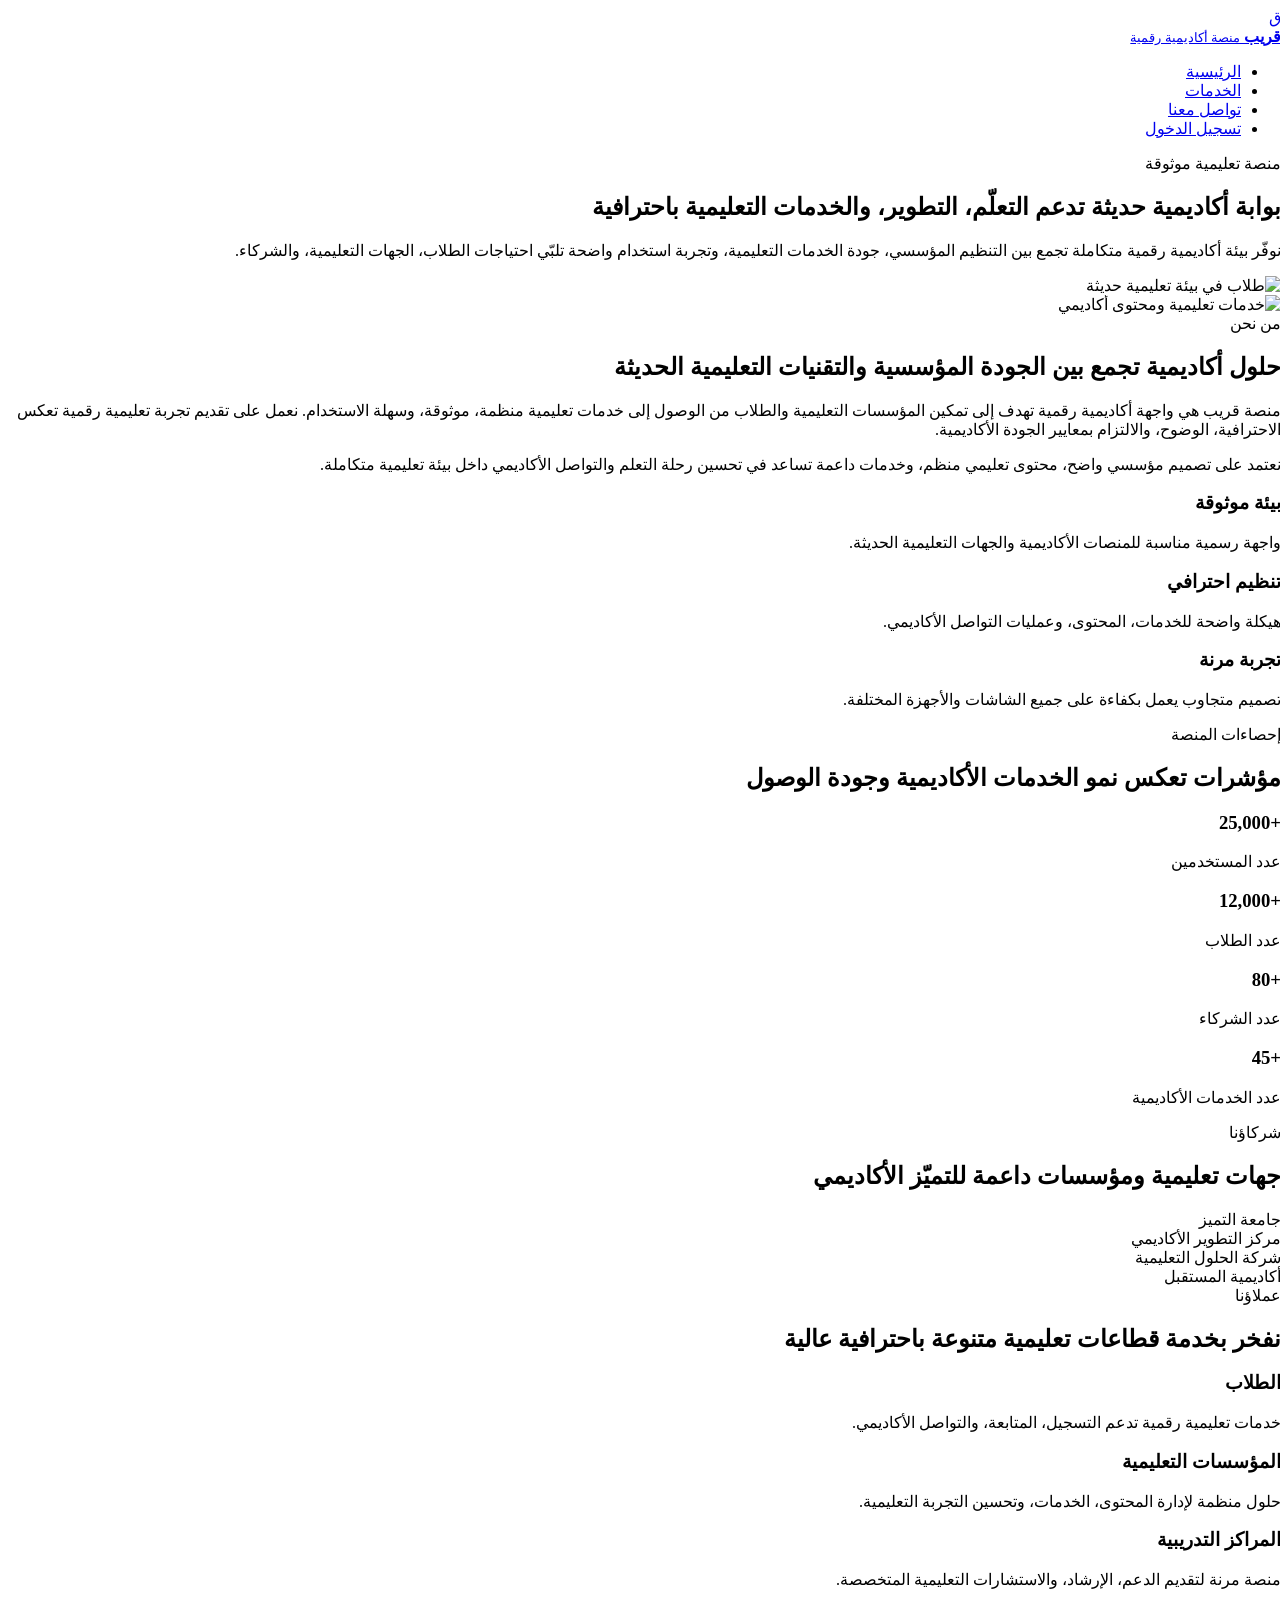
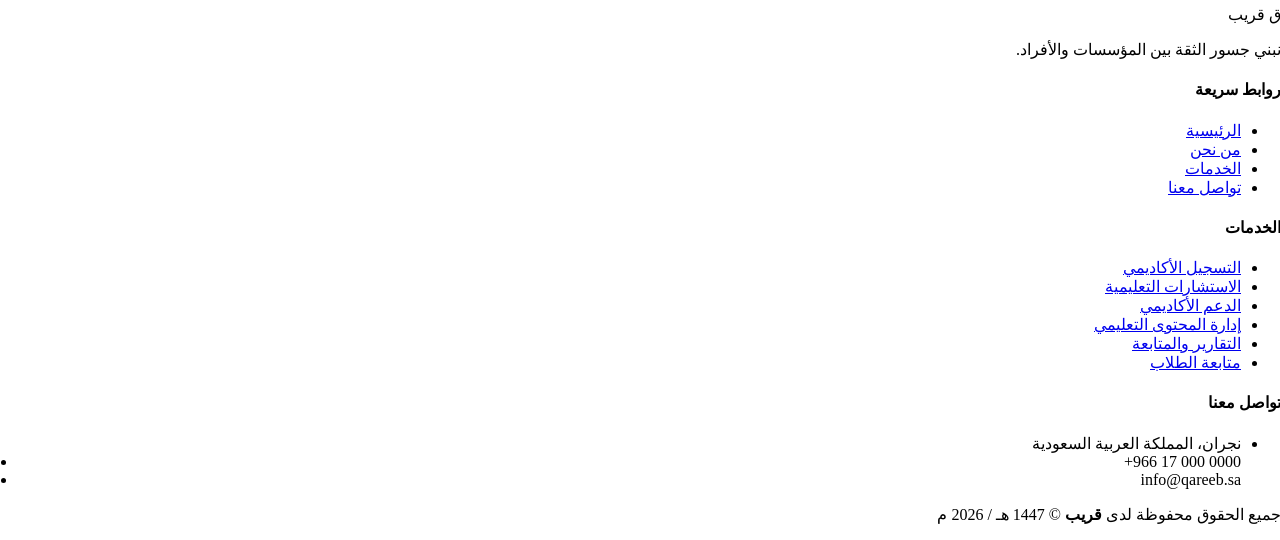
==== index.html @ f67f5553 "second push" ====
<!DOCTYPE html>
<html lang="ar" dir="rtl">
  <head>
    <meta charset="UTF-8" />
    <meta name="viewport" content="width=device-width, initial-scale=1.0" />
    <meta
      name="description"
      content="منصة أكاديمية احترافية تقدم خدمات تعليمية رقمية، متابعة أكاديمية، ودعم للطلاب والمؤسسات التعليمية."
    />
    <title>قريب | المنصة الأكاديمية</title>
    <link rel="preconnect" href="https://fonts.googleapis.com" />
    <link rel="preconnect" href="https://fonts.gstatic.com" crossorigin />
    <link
      href="https://fonts.googleapis.com/css2?family=Cairo:wght@400;500;600;700;800&display=swap"
      rel="stylesheet"
    />
    <link rel="stylesheet" href="css/style.css" />
    <link rel="stylesheet" href="css/home.css" />
  </head>
  <body>
    <header class="site-header">
      <div class="container header-wrapper">
        <a class="brand" href="index.html">
          <span class="brand-mark">ق</span>
          <div>
            <strong>قريب</strong>
            <small>منصة أكاديمية رقمية</small>
          </div>
        </a>

        <nav class="main-nav" aria-label="التنقل الرئيسي">
          <ul>
            <li><a class="active" href="index.html">الرئيسية</a></li>
            <li><a href="#">الخدمات</a></li>
            <li><a href="#">تواصل معنا</a></li>
            <li><a href="login.html">تسجيل الدخول</a></li>
          </ul>
        </nav>
      </div>
    </header>

    <main>
      <section class="hero section-space">
        <div class="container hero-grid">
          <div class="hero-content">
            <span class="section-badge">منصة تعليمية موثوقة</span>
            <h1>بوابة أكاديمية حديثة تدعم التعلّم، التطوير، والخدمات التعليمية باحترافية</h1>
            <p>
              نوفّر بيئة أكاديمية رقمية متكاملة تجمع بين التنظيم المؤسسي، جودة الخدمات التعليمية،
              وتجربة استخدام واضحة تلبّي احتياجات الطلاب، الجهات التعليمية، والشركاء.
            </p>
            
          </div>

          <div class="hero-visual">
            <article class="hero-card hero-card-main">
              <img
                src="https://images.unsplash.com/photo-1523240795612-9a054b0db644?auto=format&fit=crop&w=1200&q=80"
                alt="طلاب في بيئة تعليمية حديثة"
              />
            </article>
            
            <article class="hero-card hero-card-small bottom-card">
              <img
                src="https://images.unsplash.com/photo-1513258496099-48168024aec0?auto=format&fit=crop&w=900&q=80"
                alt="خدمات تعليمية ومحتوى أكاديمي"
              />
            </article>
          </div>
        </div>
      </section>

      <section class="about section-space">
        <div class="container content-grid">
          <div class="text-panel">
            <span class="section-badge">من نحن</span>
            <h2>حلول أكاديمية تجمع بين الجودة المؤسسية والتقنيات التعليمية الحديثة</h2>
            <p>
              منصة قريب هي واجهة أكاديمية رقمية تهدف إلى تمكين المؤسسات التعليمية والطلاب من
              الوصول إلى خدمات تعليمية منظمة، موثوقة، وسهلة الاستخدام. نعمل على تقديم تجربة
              تعليمية رقمية تعكس الاحترافية، الوضوح، والالتزام بمعايير الجودة الأكاديمية.
            </p>
            <p>
              نعتمد على تصميم مؤسسي واضح، محتوى تعليمي منظم، وخدمات داعمة تساعد في تحسين رحلة
              التعلم والتواصل الأكاديمي داخل بيئة تعليمية متكاملة.
            </p>
          </div>

          <aside class="feature-panel">
            <div class="feature-item">
              <h3>بيئة موثوقة</h3>
              <p>واجهة رسمية مناسبة للمنصات الأكاديمية والجهات التعليمية الحديثة.</p>
            </div>
            <div class="feature-item">
              <h3>تنظيم احترافي</h3>
              <p>هيكلة واضحة للخدمات، المحتوى، وعمليات التواصل الأكاديمي.</p>
            </div>
            <div class="feature-item">
              <h3>تجربة مرنة</h3>
              <p>تصميم متجاوب يعمل بكفاءة على جميع الشاشات والأجهزة المختلفة.</p>
            </div>
          </aside>
        </div>
      </section>

      <section class="stats section-space light-section">
        <div class="container">
          <div class="section-heading center-text">
            <span class="section-badge">إحصاءات المنصة</span>
            <h2>مؤشرات تعكس نمو الخدمات الأكاديمية وجودة الوصول</h2>
          </div>

          <div class="stats-grid">
            <article class="stat-card">
              <h3>+25,000</h3>
              <p>عدد المستخدمين</p>
            </article>
            <article class="stat-card">
              <h3>+12,000</h3>
              <p>عدد الطلاب</p>
            </article>
            <article class="stat-card">
              <h3>+80</h3>
              <p>عدد الشركاء</p>
            </article>
            <article class="stat-card">
              <h3>+45</h3>
              <p>عدد الخدمات الأكاديمية</p>
            </article>
          </div>
        </div>
      </section>

      <section class="partners section-space">
        <div class="container">
          <div class="section-heading">
            <span class="section-badge">شركاؤنا</span>
            <h2>جهات تعليمية ومؤسسات داعمة للتميّز الأكاديمي</h2>
          </div>

          <div class="logo-grid">
            <article class="logo-card">جامعة التميز</article>
            <article class="logo-card">مركز التطوير الأكاديمي</article>
            <article class="logo-card">شركة الحلول التعليمية</article>
            <article class="logo-card">أكاديمية المستقبل</article>
          </div>
        </div>
      </section>

      <section class="clients section-space light-section">
        <div class="container">
          <div class="section-heading">
            <span class="section-badge">عملاؤنا</span>
            <h2>نفخر بخدمة قطاعات تعليمية متنوعة باحترافية عالية</h2>
          </div>

          <div class="client-grid">
            <article class="client-card">
              <h3>الطلاب</h3>
              <p>خدمات تعليمية رقمية تدعم التسجيل، المتابعة، والتواصل الأكاديمي.</p>
            </article>
            <article class="client-card">
              <h3>المؤسسات التعليمية</h3>
              <p>حلول منظمة لإدارة المحتوى، الخدمات، وتحسين التجربة التعليمية.</p>
            </article>
            <article class="client-card">
              <h3>المراكز التدريبية</h3>
              <p>منصة مرنة لتقديم الدعم، الإرشاد، والاستشارات التعليمية المتخصصة.</p>
            </article>
          </div>
        </div>
      </section>
    </main>

     <footer class="site-footer">
    <div class="footer-top">
      <div class="container footer-top-inner">
        <div class="footer-brand">
          <div class="footer-logo">
            <span class="brand-mark">ق</span>
            <span class="logo-text">قريب</span>
          </div>
          <p class="footer-tagline">نبني جسور الثقة بين المؤسسات والأفراد.</p>
        </div>
        <div class="footer-links-col">
          <h4>روابط سريعة</h4>
          <ul>
            <li><a href="index.html">الرئيسية</a></li>
            <li><a href="#about">من نحن</a></li>
            <li><a href="#services">الخدمات</a></li>
            <li><a href="#contact">تواصل معنا</a></li>
          </ul>
        </div>
        <div class="footer-links-col">
          <h4>الخدمات</h4>
          <ul>
            <li><a href="#services">التسجيل الأكاديمي</a></li>
            <li><a href="#services">الاستشارات التعليمية</a></li>
            <li><a href="#services">الدعم الأكاديمي</a></li>
            <li><a href="#services">إدارة المحتوى التعليمي</a></li>
            <li><a href="#services">التقارير والمتابعة</a></li>
            <li><a href="#services">متابعة الطلاب</a></li>
          </ul>
        </div>
        <div class="footer-links-col">
          <h4>تواصل معنا</h4>
          <ul class="footer-contact-list">
            <li>نجران، المملكة العربية السعودية</li>
            <li dir="ltr">+966 17 000 0000</li>
            <li dir="ltr">info@qareeb.sa</li>
          </ul>
        </div>
      </div>
    </div>
    <div class="footer-bottom">
      <div class="container">
        <p>جميع الحقوق محفوظة لدى <strong>قريب</strong> &copy; 1447 هـ / 2026 م</p>
      </div>
    </div>
  </footer>
  </body>
</html>
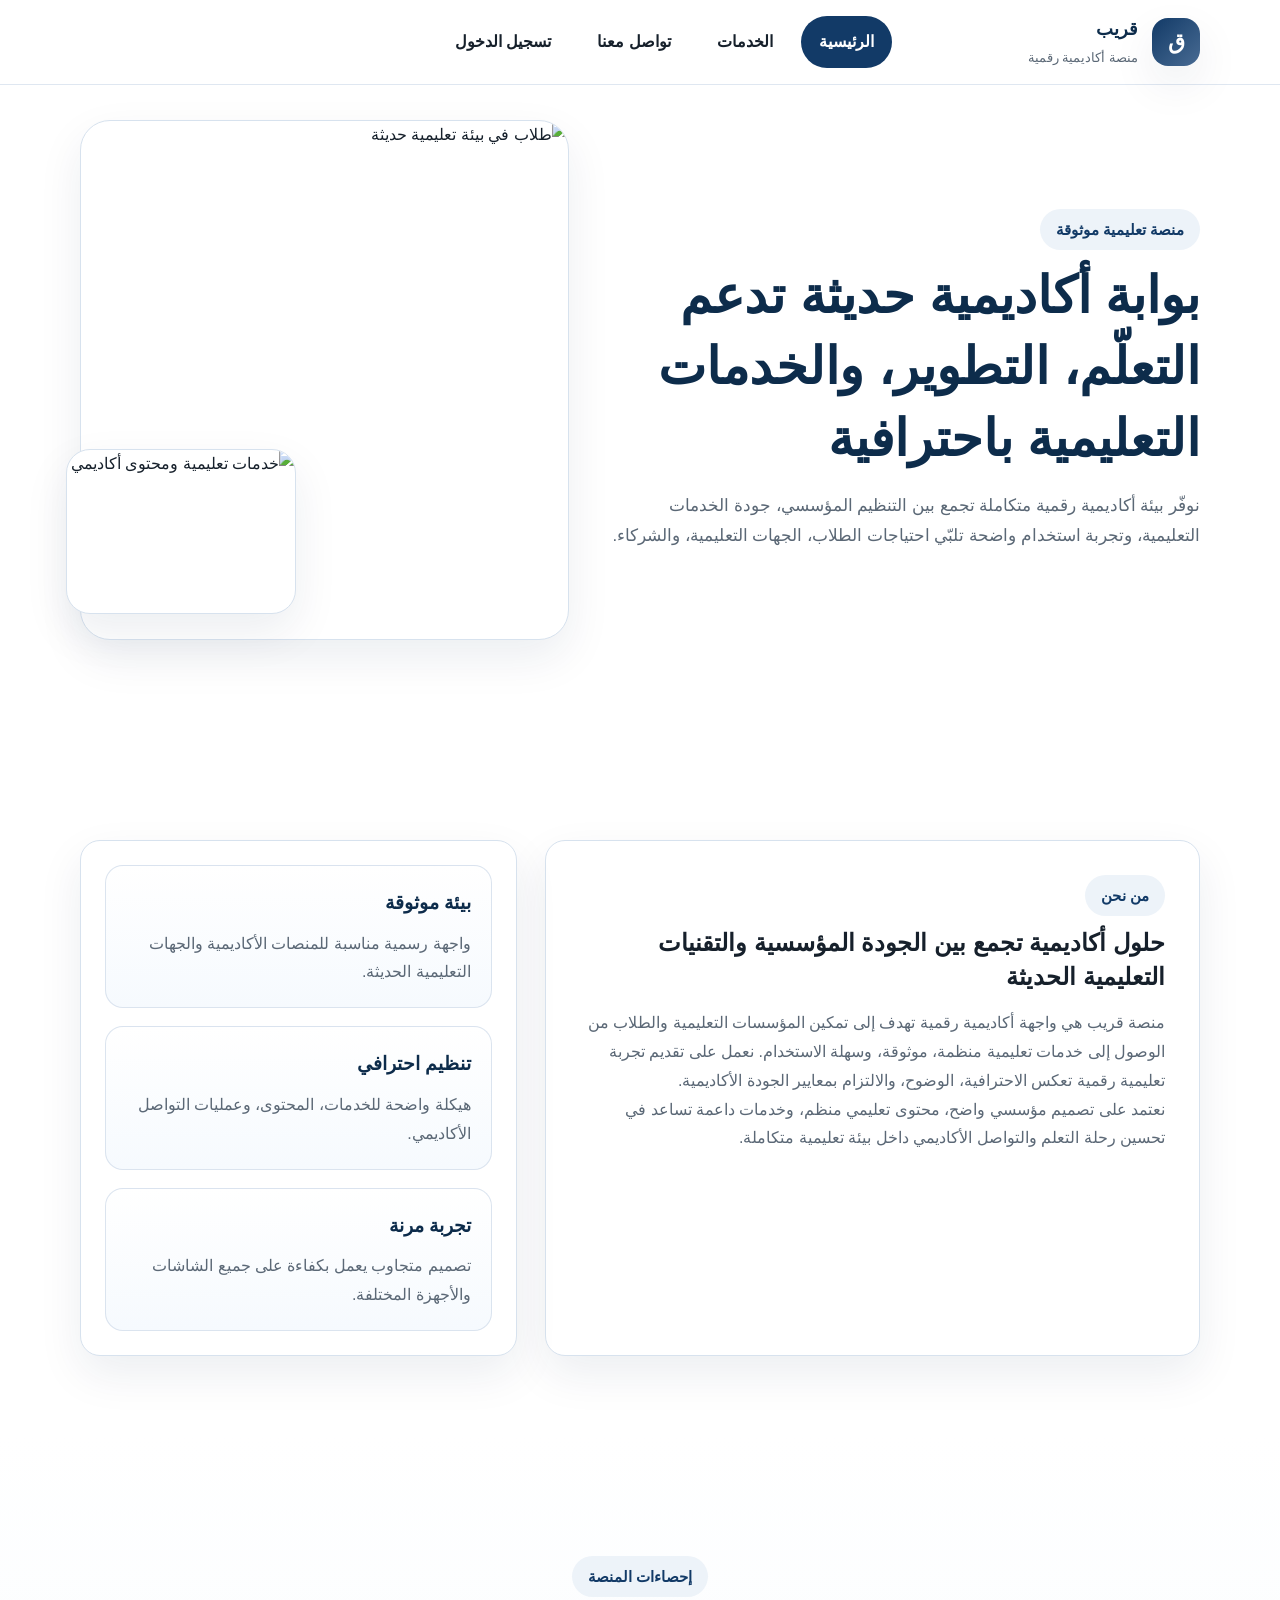
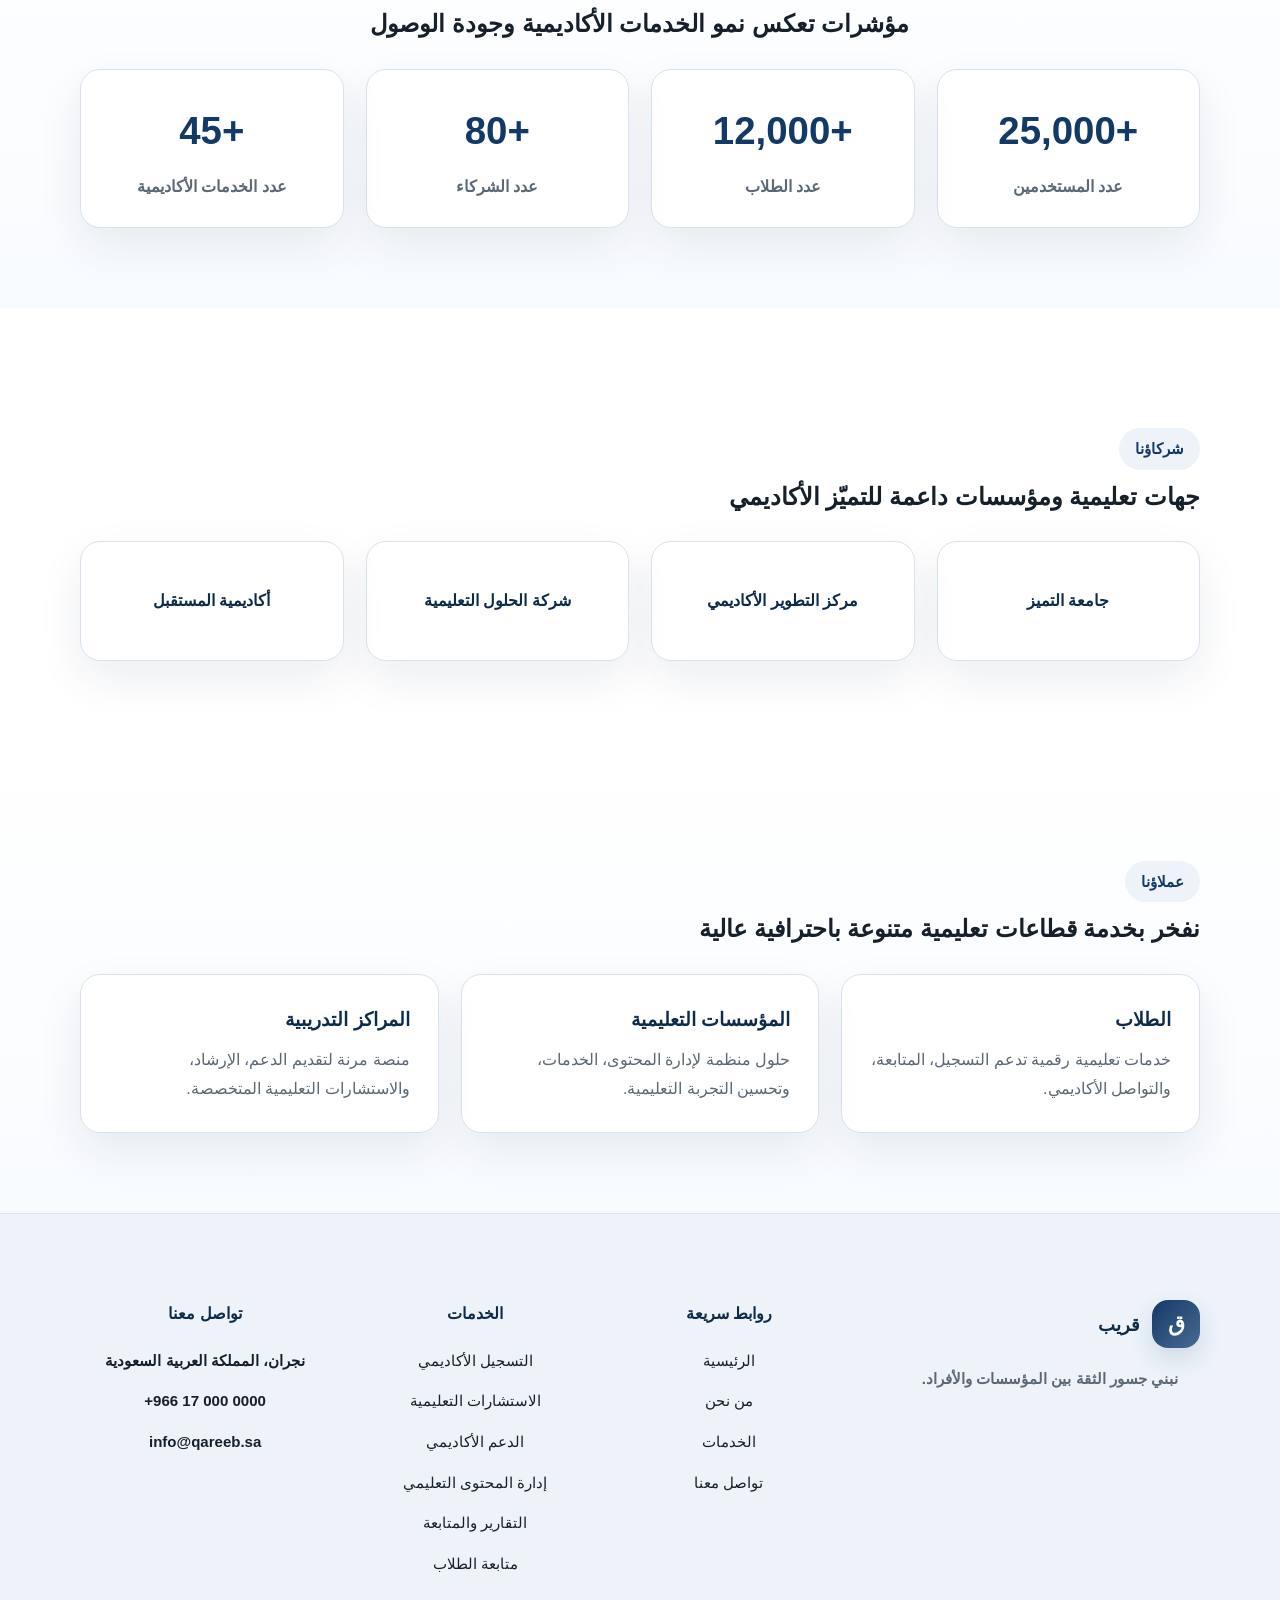
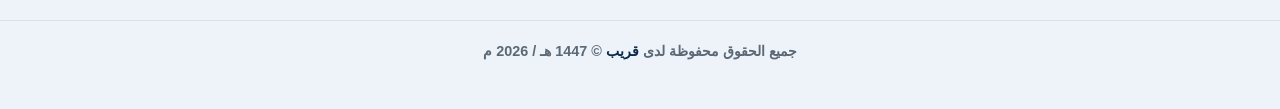
==== commit fd7f299a: "change name of dir css to CSS on all html files" ====
--- a/index.html
+++ b/index.html
@@ -14,8 +14,8 @@
       href="https://fonts.googleapis.com/css2?family=Cairo:wght@400;500;600;700;800&display=swap"
       rel="stylesheet"
     />
-    <link rel="stylesheet" href="css/style.css" />
-    <link rel="stylesheet" href="css/home.css" />
+    <link rel="stylesheet" href="CSS/style.css" />
+    <link rel="stylesheet" href="CSS/home.css" />
   </head>
   <body>
     <header class="site-header">
--- a/CSS/style.css
+++ b/CSS/style.css
@@ -0,0 +1,499 @@
+:root {
+  --color-primary: #123a67;
+  --color-primary-dark: #0d2c4b;
+  --color-secondary: #486b93;
+  --color-accent: #edf3f9;
+  --color-surface: #ffffff;
+  --color-border: #d7e2ee;
+  --color-text: #16202b;
+  --color-text-soft: #5b6876;
+  --color-shadow: 0 18px 45px rgba(13, 44, 75, 0.08);
+  --radius-lg: 24px;
+  --radius-md: 18px;
+  --radius-sm: 12px;
+  --container-width: min(1120px, calc(100% - 32px));
+  --navy:        #0d1f3c;
+  --navy-dark:   #091629;
+  --navy-mid:    #1a3560;
+  --blue:        #1e4fa8;
+  --blue-light:  #2d67d4;
+  --blue-pale:   #e8eef8;
+  --charcoal:    #2c3e50;
+  --gray-dark:   #4a5568;
+  --gray:        #718096;
+  --gray-light:  #a0aec0;
+  --gray-pale:   #edf2f7;
+  --gray-ultra:  #f7f9fc;
+  --white:       #ffffff;
+  --accent:      #c8a84b;
+  --accent-pale: #fdf7e7;
+  --border:      #dde3ee;
+  --shadow-sm:   0 2px 8px rgba(13,31,60,0.06);
+  --shadow-md:   0 6px 24px rgba(13,31,60,0.10);
+  --shadow-lg:   0 16px 48px rgba(13,31,60,0.14);
+  --radius-sm:   6px;
+  --radius-md:   12px;
+  --radius-lg:   20px;
+  --transition:  0.25s ease;
+  --font-main:   'Cairo', 'Tajawal', sans-serif;
+  --font-display:'Cairo', sans-serif;
+}
+
+* {
+  box-sizing: border-box;
+}
+
+html {
+  scroll-behavior: smooth;
+}
+
+body {
+  margin: 0;
+  font-family: "Cairo", sans-serif;
+  background: #ffffff;
+  color: var(--color-text);
+  direction: rtl;
+  line-height: 1.8;
+}
+
+img {
+  max-width: 100%;
+  display: block;
+}
+
+a {
+  color: inherit;
+  text-decoration: none;
+}
+
+ul {
+  list-style: none;
+  padding: 0;
+  margin: 0;
+}
+
+input,
+textarea,
+button {
+  font: inherit;
+}
+
+.container {
+  width: var(--container-width);
+  margin-inline: auto;
+}
+
+.section-space {
+  padding: 120px 0 80px;
+}
+
+.page-main {
+  min-height: calc(100vh - 164px);
+}
+
+.light-section {
+  background: linear-gradient(180deg, #ffffff 0%, #f8fbfe 100%);
+}
+
+.center-text {
+  text-align: center;
+}
+
+.section-heading {
+  margin-bottom: 28px;
+}
+
+.section-heading h2,
+.page-hero h1,
+.login-card h1,
+.hero-content h1,
+.text-panel h2 {
+  margin: 10px 0 16px;
+  line-height: 1.4;
+}
+
+.section-heading p,
+.page-hero p,
+.login-card p,
+.hero-content p,
+.text-panel p {
+  color: var(--color-text-soft);
+  margin: 0;
+}
+
+.section-badge {
+  display: inline-flex;
+  align-items: center;
+  justify-content: center;
+  padding: 7px 16px;
+  border-radius: 999px;
+  background: var(--color-accent);
+  color: var(--color-primary);
+  font-size: 0.94rem;
+  font-weight: 700;
+}
+
+.site-header {
+  position: fixed;
+  top: 0;
+  right: 0;
+  left: 0;
+  z-index: 1000;
+  background: rgba(255, 255, 255, 0.96);
+  backdrop-filter: blur(14px);
+  border-bottom: 1px solid rgba(215, 226, 238, 0.8);
+}
+
+.header-wrapper {
+  display: flex;
+  align-items: center;
+  justify-content: flex-start;
+  gap: 24px;
+  min-height: 84px;
+}
+
+.brand {
+  display: flex;
+  align-items: center;
+  gap: 14px;
+}
+
+.main-nav {
+  margin-right: 10%;
+    
+}
+
+/* .brand {
+ 
+} */
+
+.brand strong {
+  display: block;
+  color: var(--color-primary-dark);
+  font-size: 1.1rem;
+}
+
+.brand small {
+  display: block;
+  color: var(--color-text-soft);
+  font-size: 0.84rem;
+}
+
+.brand-mark {
+  width: 48px;
+  height: 48px;
+  border-radius: 16px;
+  display: grid;
+  place-items: center;
+  background: linear-gradient(135deg, var(--color-primary), var(--color-secondary));
+  color: #ffffff;
+  font-size: 1.4rem;
+  font-weight: 800;
+  box-shadow: var(--color-shadow);
+}
+
+.main-nav ul {
+  display: flex;
+  align-items: center;
+  gap: 10px;
+  flex-wrap: wrap;
+}
+
+.main-nav a {
+  display: inline-flex;
+  align-items: center;
+  justify-content: center;
+  padding: 12px 18px;
+  border-radius: 999px;
+  color: var(--color-text);
+  font-weight: 700;
+  transition: background var(--transition), color var(--transition), transform var(--transition);
+}
+
+.main-nav a:hover,
+.main-nav a:focus-visible {
+  background: var(--color-accent);
+  color: var(--color-primary);
+  transform: translateY(-1px);
+}
+
+.main-nav a.active {
+  background: var(--color-primary);
+  color: #ffffff;
+}
+
+.btn {
+  display: inline-flex;
+  align-items: center;
+  justify-content: center;
+  gap: 8px;
+  padding: 14px 22px;
+  border-radius: 14px;
+  border: 1px solid transparent;
+  font-weight: 700;
+  transition: transform var(--transition), box-shadow var(--transition), background var(--transition), color var(--transition), border-color var(--transition);
+  cursor: pointer;
+}
+
+.btn:hover,
+.btn:focus-visible {
+  transform: translateY(-2px);
+}
+
+.btn-primary {
+  background: var(--color-primary);
+  color: #ffffff;
+  box-shadow: 0 12px 24px rgba(18, 58, 103, 0.16);
+}
+
+.btn-primary:hover,
+.btn-primary:focus-visible {
+  background: var(--color-primary-dark);
+}
+
+.btn-secondary {
+  background: #ffffff;
+  color: var(--color-primary);
+  border-color: var(--color-border);
+}
+
+.btn-secondary:hover,
+.btn-secondary:focus-visible {
+  background: var(--color-accent);
+}
+
+.full-width {
+  width: 100%;
+}
+
+.page-hero {
+  text-align: center;
+  max-width: 860px;
+}
+
+.page-hero h1 {
+  font-size: clamp(2rem, 3vw, 3rem);
+}
+
+.site-footer {
+  background: #ffffff;
+  border-top: 1px solid var(--color-border);
+  padding: 22px 0;
+  text-align: center;
+}
+
+.site-footer p {
+  margin: 0;
+  color: var(--color-text-soft);
+  font-weight: 600;
+}
+
+.form-group {
+  display: grid;
+  gap: 10px;
+}
+
+.form-group label {
+  font-weight: 700;
+  color: var(--color-primary-dark);
+}
+
+.form-group input,
+.form-group textarea {
+  width: 100%;
+  border: 1px solid var(--color-border);
+  border-radius: 14px;
+  padding: 15px 16px;
+  background: #ffffff;
+  color: var(--color-text);
+  outline: none;
+  transition: border-color var(--transition), box-shadow var(--transition);
+}
+
+.form-group input:focus,
+.form-group textarea:focus {
+  border-color: var(--color-secondary);
+  box-shadow: 0 0 0 4px rgba(72, 107, 147, 0.12);
+}
+
+@media (max-width: 900px) {
+  .header-wrapper {
+    flex-direction: column;
+    justify-content: center;
+    padding: 14px 0;
+  }
+
+  .section-space {
+    padding: 155px 0 70px;
+  }
+
+  .main-nav ul {
+    justify-content: center;
+  }
+}
+
+@media (max-width: 640px) {
+  :root {
+    --container-width: min(100% - 24px, 1120px);
+  }
+
+  .brand {
+    width: 100%;
+    justify-content: center;
+  }
+
+  .main-nav ul {
+    gap: 8px;
+  }
+
+  .main-nav a {
+    padding: 10px 14px;
+    font-size: 0.95rem;
+  }
+
+  .btn {
+    width: 100%;
+  }
+}
+
+
+
+.site-footer {
+  background: var(--color-accent);
+  border-top: 1px solid #dbe5ef;
+  margin-top: 0;
+}
+
+.footer-top {
+  padding: 64px 0 42px;
+  border-bottom: 1px solid #d6e1ec;
+}
+
+.footer-top-inner {
+  display: grid;
+  grid-template-columns: 1.5fr 1fr 1fr 1.15fr;
+  gap: 36px;
+  align-items: start;
+}
+
+.footer-brand .footer-logo {
+  display: flex;
+  align-items: center;
+  gap: 12px;
+  margin-bottom: 16px;
+}
+
+.footer-brand .brand-mark {
+  width: 48px;
+  height: 48px;
+  border-radius: 16px;
+  display: grid;
+  place-items: center;
+  background: linear-gradient(135deg, var(--color-primary), var(--color-secondary));
+  color: #ffffff;
+  font-size: 1.35rem;
+  font-weight: 800;
+  box-shadow: 0 10px 24px rgba(18, 58, 103, 0.14);
+}
+
+.footer-brand .logo-text {
+  color: var(--color-primary-dark);
+  font-size: 1.15rem;
+  font-weight: 800;
+}
+
+.footer-tagline {
+  font-size: 0.96rem;
+  color: var(--color-text-soft);
+  line-height: 1.9;
+  max-width: 300px;
+  margin: 0;
+}
+
+.footer-links-col h4 {
+  font-size: 1rem;
+  font-weight: 800;
+  color: var(--color-primary-dark);
+  margin: 0 0 18px;
+  letter-spacing: 0;
+  text-transform: none;
+}
+
+.footer-links-col ul {
+  display: flex;
+  flex-direction: column;
+  gap: 12px;
+}
+
+.footer-links-col ul li,
+.footer-links-col ul li a,
+.footer-contact-list li {
+  font-size: 0.94rem;
+  color: var(--color-text);
+  line-height: 1.9;
+}
+
+.footer-links-col ul li a {
+  display: inline-block;
+  transition: color var(--transition), transform var(--transition);
+}
+
+.footer-links-col ul li a:hover {
+  color: var(--color-primary);
+  transform: translateX(-2px);
+}
+
+.footer-contact-list li {
+  color: var(--color-text-soft);
+  font-weight: 600;
+}
+
+.footer-bottom {
+  padding: 18px 0 22px;
+  text-align: center;
+}
+
+.footer-bottom p {
+  margin: 0;
+  font-size: 0.9rem;
+  color: var(--color-text-soft);
+  font-weight: 700;
+}
+
+.footer-bottom strong {
+  color: var(--color-primary-dark);
+}
+
+@media (max-width: 900px) {
+  .footer-top-inner {
+    grid-template-columns: 1fr 1fr;
+    gap: 28px;
+  }
+
+  .footer-brand {
+    grid-column: 1 / -1;
+  }
+}
+
+@media (max-width: 640px) {
+  .footer-top {
+    padding: 42px 0 28px;
+  }
+
+  .footer-top-inner {
+    grid-template-columns: 1fr;
+    gap: 24px;
+  }
+
+  .footer-brand .footer-logo {
+    margin-bottom: 12px;
+  }
+
+  .footer-links-col h4 {
+    margin-bottom: 12px;
+  }
+
+  .footer-bottom {
+    padding: 16px 0 18px;
+  }
+}
--- a/CSS/home.css
+++ b/CSS/home.css
@@ -0,0 +1,213 @@
+.hero-grid {
+  display: grid;
+  grid-template-columns: 1.1fr 0.9fr;
+  gap: 34px;
+  align-items: center;
+}
+
+.hero-content h1 {
+  font-size: clamp(2.1rem, 4vw, 3.6rem);
+  color: var(--color-primary-dark);
+}
+
+.hero-content p {
+  max-width: 640px;
+  font-size: 1.05rem;
+}
+
+.hero-actions {
+  display: flex;
+  gap: 14px;
+  flex-wrap: wrap;
+  margin-top: 28px;
+}
+
+.hero-visual {
+  position: relative;
+  min-height: 520px;
+}
+
+.hero-card {
+  overflow: hidden;
+  background: #ffffff;
+  border: 1px solid var(--color-border);
+  box-shadow: var(--color-shadow);
+}
+
+.hero-card img {
+  width: 100%;
+  height: 100%;
+  object-fit: cover;
+}
+
+.hero-card-main {
+  border-radius: 30px;
+  height: 520px;
+}
+
+.hero-card-small {
+  position: absolute;
+  width: 230px;
+  height: 165px;
+  border-radius: 24px;
+}
+
+.top-card {
+  top: 26px;
+  right: -14px;
+}
+
+.bottom-card {
+  bottom: 26px;
+  left: -14px;
+}
+
+.content-grid {
+  display: grid;
+  grid-template-columns: 1.2fr 0.8fr;
+  gap: 28px;
+}
+
+.feature-panel,
+.text-panel,
+.client-card,
+.logo-card,
+.stat-card {
+  background: #ffffff;
+  border: 1px solid var(--color-border);
+  border-radius: var(--radius-lg);
+  box-shadow: var(--color-shadow);
+}
+
+.text-panel {
+  padding: 34px;
+}
+
+.feature-panel {
+  padding: 24px;
+  display: grid;
+  gap: 18px;
+}
+
+.feature-item {
+  padding: 20px;
+  border-radius: 18px;
+  background: linear-gradient(180deg, #ffffff 0%, #f6fafe 100%);
+  border: 1px solid rgba(215, 226, 238, 0.9);
+}
+
+.feature-item h3,
+.client-card h3 {
+  margin: 0 0 10px;
+  color: var(--color-primary-dark);
+}
+
+.feature-item p,
+.client-card p {
+  margin: 0;
+  color: var(--color-text-soft);
+}
+
+.stats-grid,
+.logo-grid,
+.client-grid {
+  display: grid;
+  gap: 22px;
+}
+
+.stats-grid {
+  grid-template-columns: repeat(4, 1fr);
+}
+
+.stat-card {
+  padding: 26px 20px;
+  text-align: center;
+}
+
+.stat-card h3 {
+  margin: 0 0 8px;
+  color: var(--color-primary);
+  font-size: clamp(1.8rem, 3vw, 2.4rem);
+}
+
+.stat-card p,
+.logo-card {
+  margin: 0;
+  color: var(--color-text-soft);
+  font-weight: 700;
+}
+
+.logo-grid {
+  grid-template-columns: repeat(4, 1fr);
+}
+
+.logo-card {
+  display: grid;
+  place-items: center;
+  min-height: 120px;
+  padding: 20px;
+  text-align: center;
+  color: var(--color-primary-dark);
+}
+
+.client-grid {
+  grid-template-columns: repeat(3, 1fr);
+}
+
+.client-card {
+  padding: 28px;
+}
+
+@media (max-width: 1024px) {
+  .hero-grid,
+  .content-grid {
+    grid-template-columns: 1fr;
+  }
+
+  .hero-visual {
+    min-height: 450px;
+  }
+
+  .stats-grid {
+    grid-template-columns: repeat(2, 1fr);
+  }
+
+  .logo-grid {
+    grid-template-columns: repeat(2, 1fr);
+  }
+
+  .client-grid {
+    grid-template-columns: 1fr;
+  }
+}
+
+@media (max-width: 640px) {
+  .hero-visual {
+    min-height: auto;
+    display: grid;
+    gap: 16px;
+  }
+
+  .hero-card-small {
+    position: static;
+    width: 100%;
+    height: 180px;
+  }
+
+  .hero-card-main {
+    height: 320px;
+  }
+
+  .stats-grid,
+  .logo-grid {
+    grid-template-columns: 1fr;
+  }
+
+  .text-panel,
+  .feature-panel,
+  .client-card,
+  .stat-card,
+  .logo-card {
+    padding: 22px;
+  }
+}
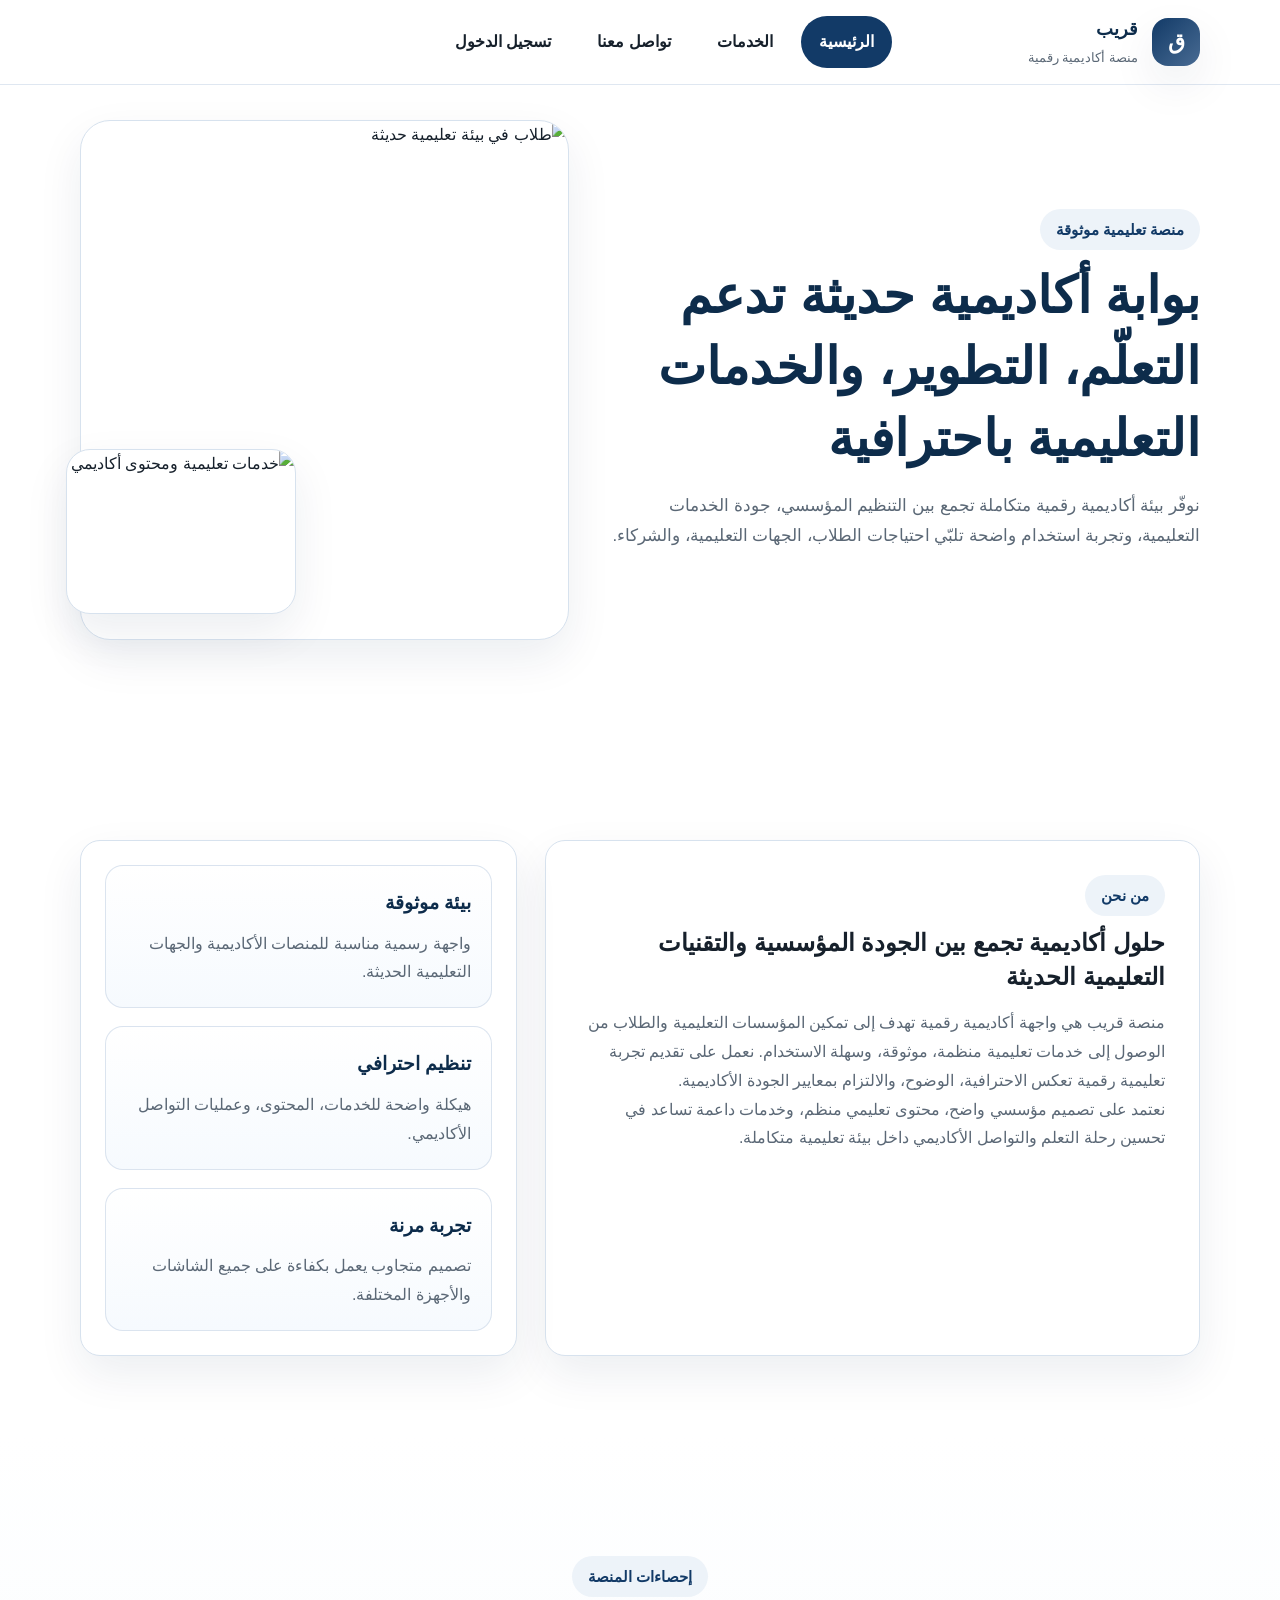
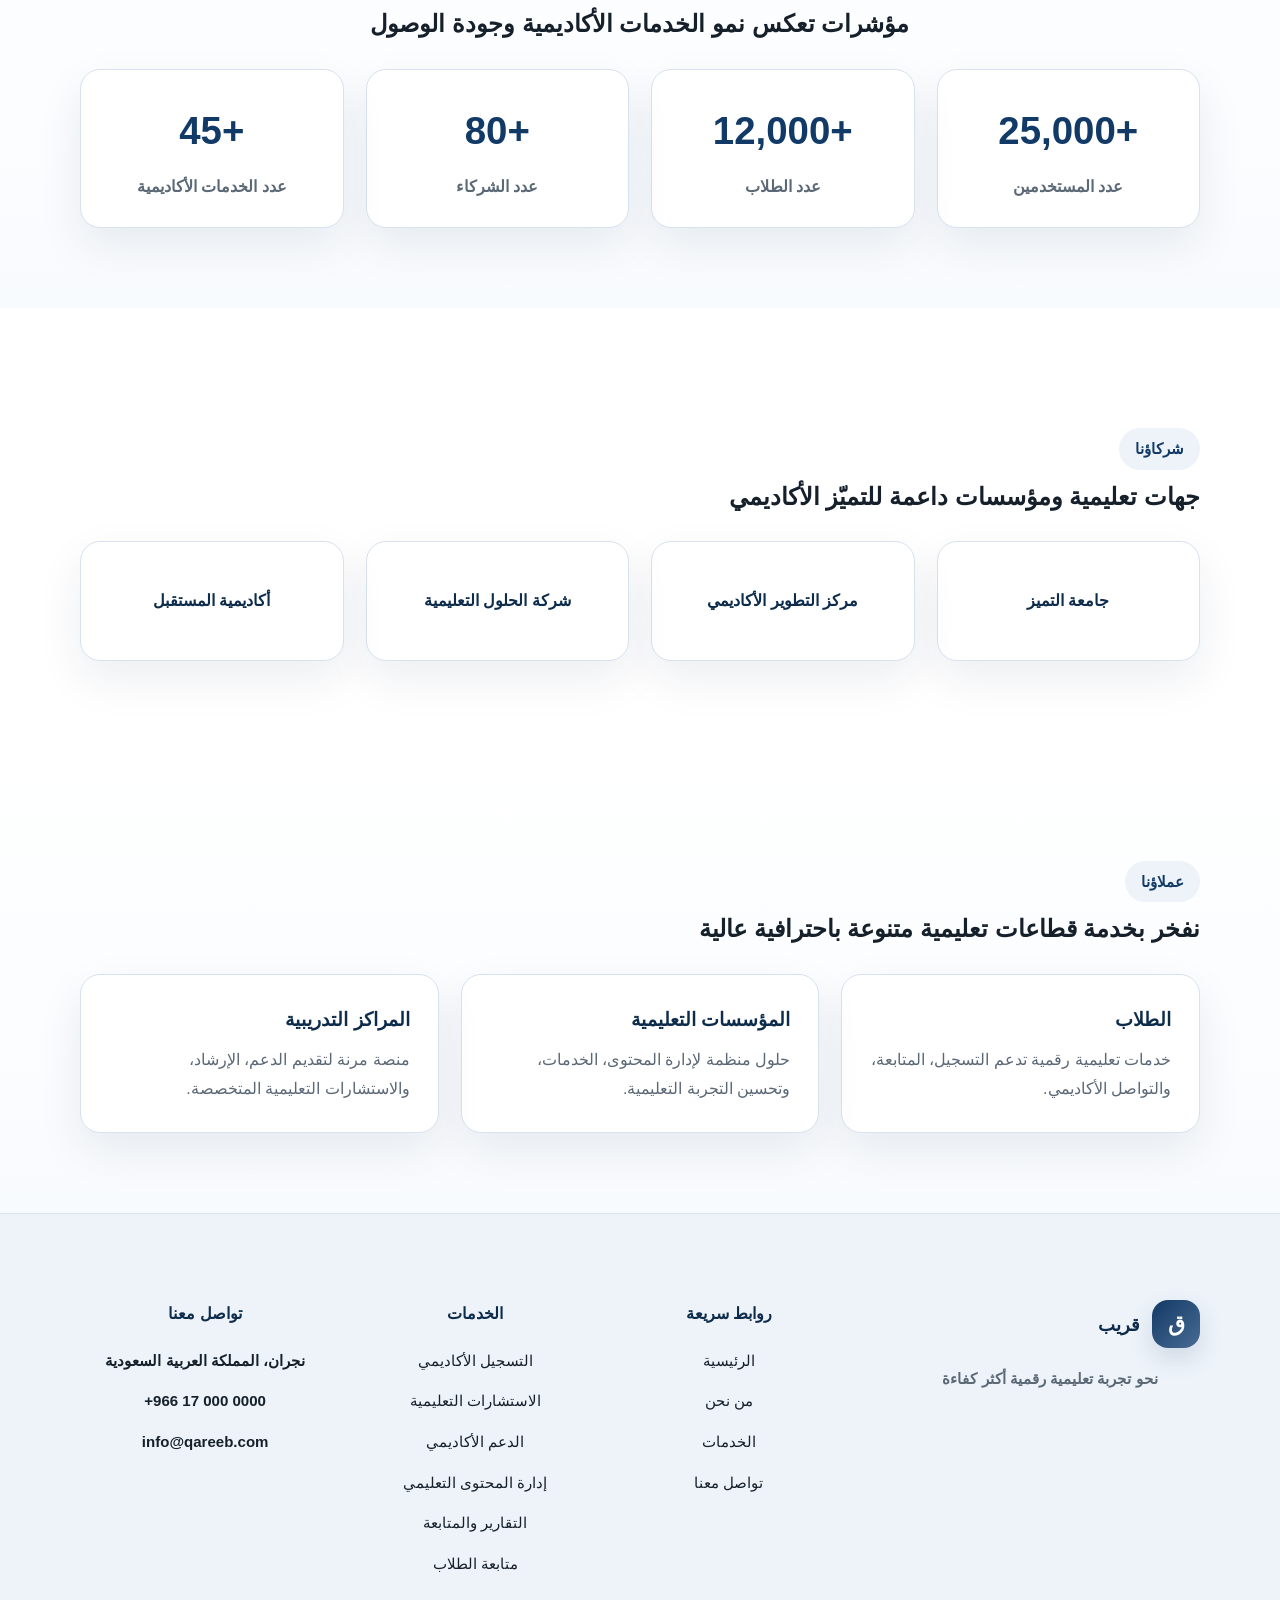
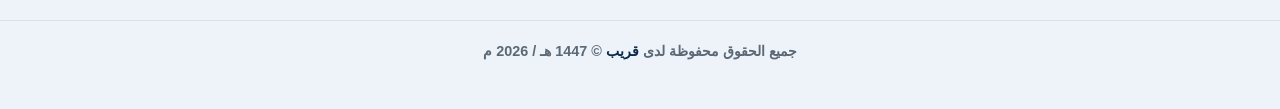
==== commit 9dd16305: "change email form footer" ====
--- a/index.html
+++ b/index.html
@@ -180,7 +180,7 @@
             <span class="brand-mark">ق</span>
             <span class="logo-text">قريب</span>
           </div>
-          <p class="footer-tagline">نبني جسور الثقة بين المؤسسات والأفراد.</p>
+          <p class="footer-tagline">نحو تجربة تعليمية رقمية أكثر كفاءة</p>
         </div>
         <div class="footer-links-col">
           <h4>روابط سريعة</h4>
@@ -207,7 +207,7 @@
           <ul class="footer-contact-list">
             <li>نجران، المملكة العربية السعودية</li>
             <li dir="ltr">+966 17 000 0000</li>
-            <li dir="ltr">info@qareeb.sa</li>
+            <li dir="ltr">info@qareeb.com</li>
           </ul>
         </div>
       </div>
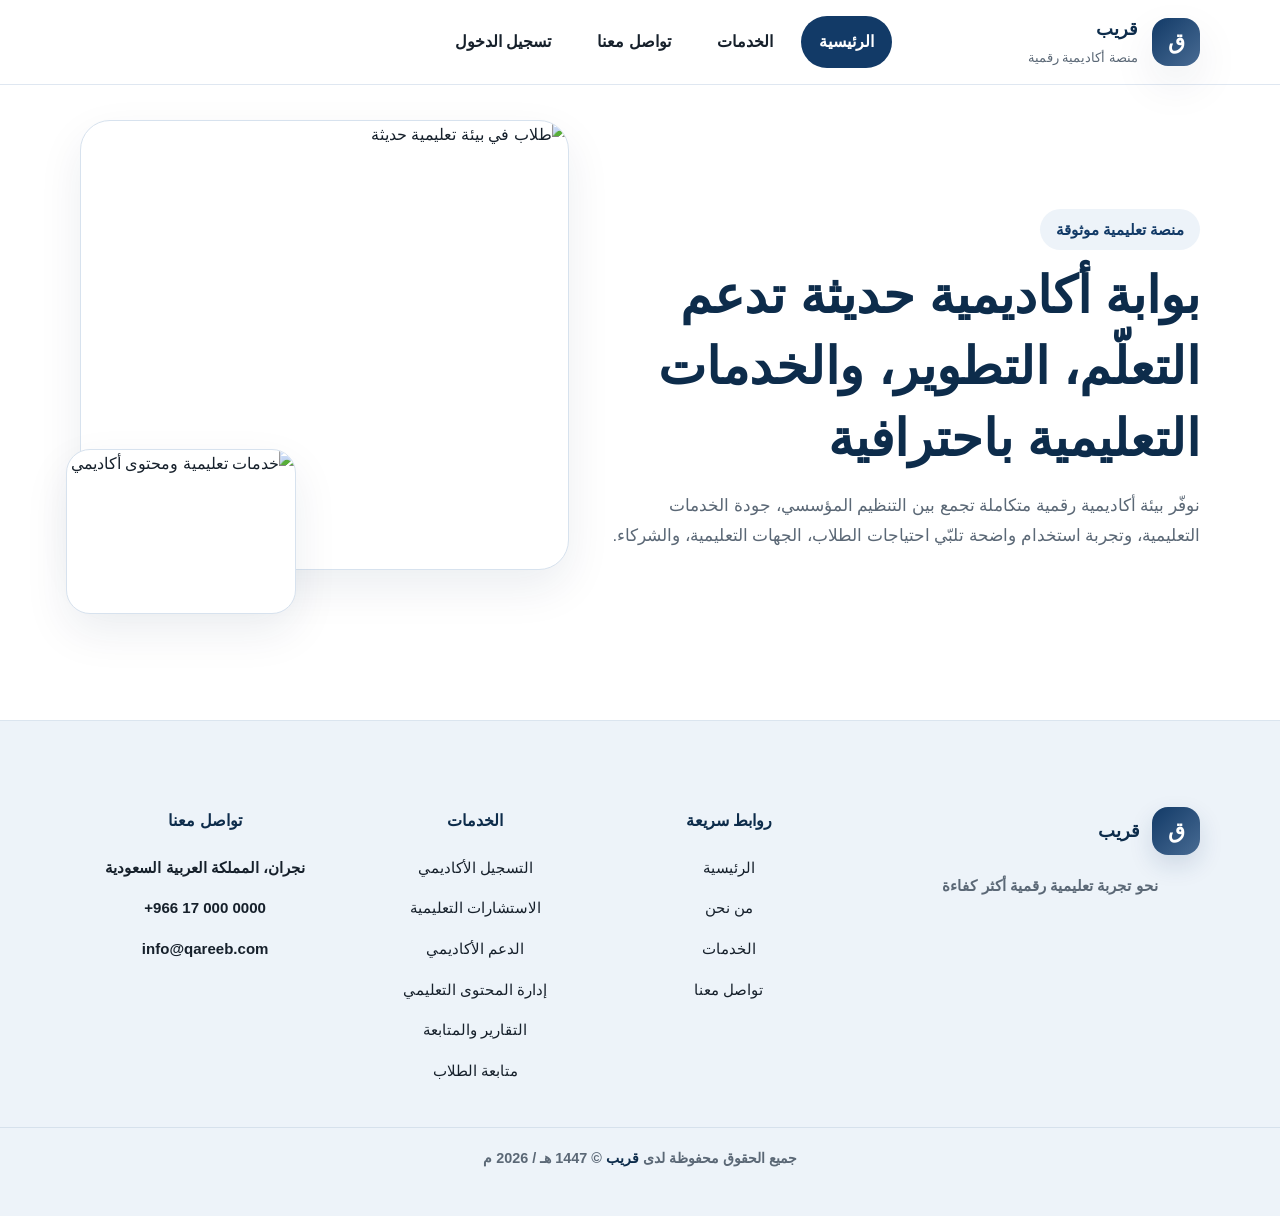
==== commit 761a01d3: "cut some contant for home page" ====
--- a/index.html
+++ b/index.html
@@ -70,7 +70,7 @@
         </div>
       </section>
 
-      <section class="about section-space">
+      <!-- <section class="about section-space">
         <div class="container content-grid">
           <div class="text-panel">
             <span class="section-badge">من نحن</span>
@@ -169,7 +169,7 @@
             </article>
           </div>
         </div>
-      </section>
+      </section> -->
     </main>
 
      <footer class="site-footer">
--- a/CSS/home.css
+++ b/CSS/home.css
@@ -25,6 +25,7 @@
 .hero-visual {
   position: relative;
   min-height: 520px;
+  
 }
 
 .hero-card {
@@ -42,7 +43,7 @@
 
 .hero-card-main {
   border-radius: 30px;
-  height: 520px;
+  height: 450px;
 }
 
 .hero-card-small {
